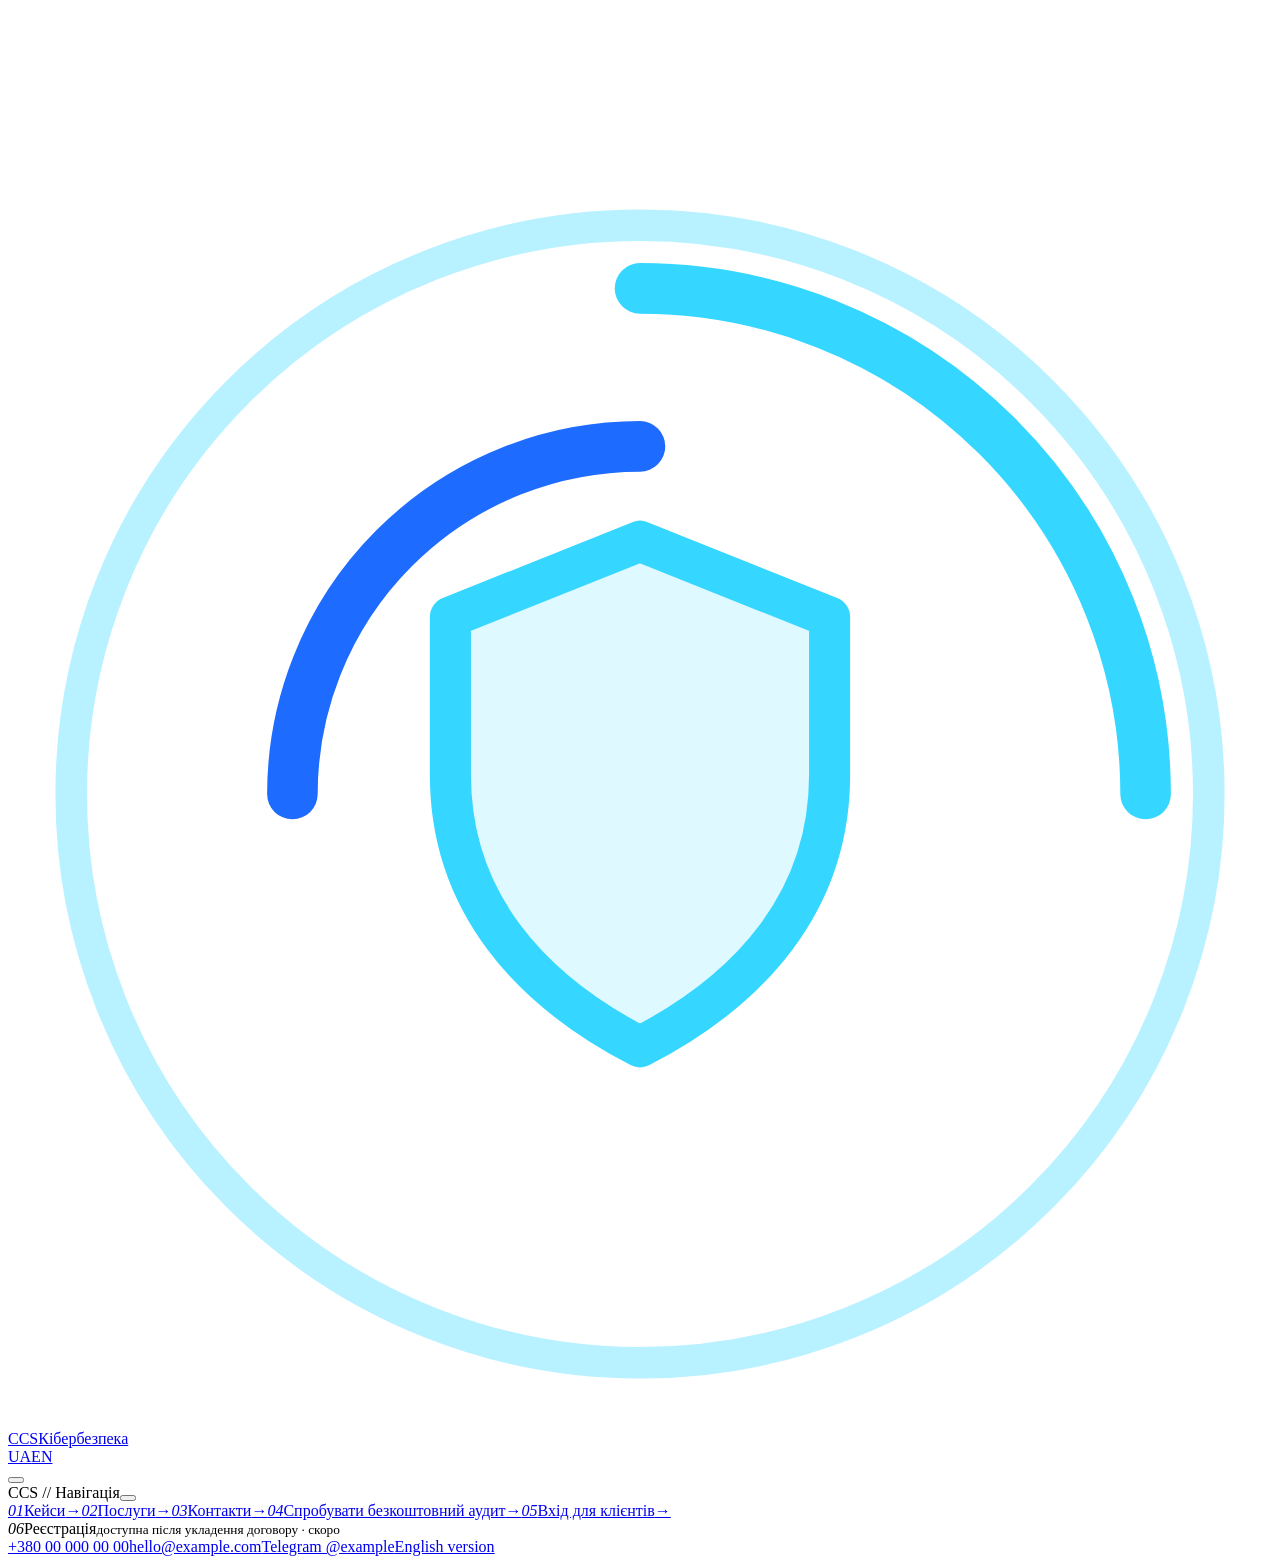
==== cabinet/index.html @ da799a5f "Site preview build Co-Authored-By: Claude <noreply@anthropic.com>" ====
<!DOCTYPE html><html lang="uk" data-mood="calm"><head><meta charset="utf-8"><meta name="viewport" content="width=device-width, initial-scale=1, viewport-fit=cover"><title>CCS — Кабінет клієнта</title><meta name="description" content="Обліковий запис видаємо після укладення договору."><meta name="theme-color" content="#03060d"><meta name="robots" content="noindex, nofollow"><meta property="og:title" content="CCS — Кабінет клієнта"><meta property="og:description" content="Обліковий запис видаємо після укладення договору."><meta property="og:type" content="website"><link rel="icon" type="image/svg+xml" href="/ccs-site-preview/favicon.svg"><script>(function(){const intro = false;

      const root = document.documentElement;
      root.classList.add('js');
      // страховка: если скрипт интро не запустился, страница всё равно откроется
      if (intro) setTimeout(() => root.classList.add('intro-done'), 7000);
      else root.classList.add('intro-done');
    })();</script><meta http-equiv="content-security-policy" content="default-src 'self';img-src 'self' data:;font-src 'self';connect-src 'self';object-src 'none';base-uri 'self';form-action 'self'; script-src 'self' 'sha256-xIb/Pa7FUshAu4ihwjchYcQpyCI8eS8kt40GpOAYCz8=' 'sha256-1BvDVWLr3QCC20uHhUDi27eDFVJpk1uMQJGIWKUks2I=' 'sha256-kmZE/W8I1iuTnl1b3yqzv9/DQZenPngd3NjSKMQl7y0=' 'sha256-Y8t0ntteBwH+PqGKUyjWW3CAk+BNJKSoQc0xZ68FjhM=' 'sha256-0O7iB6zr9x0r6X6eWYITC9V5q+yWCGAoFvcysBGbY9Q='; style-src 'self' ;"><link rel="stylesheet" href="/ccs-site-preview/_astro/content.CnmE0lXa.css"></head><body><div class="tone" aria-hidden="true"></div><canvas class="scene" id="scene" aria-hidden="true"></canvas><div class="veil" aria-hidden="true"></div><header class="top" id="top"><a class="brand" href="/ccs-site-preview/" aria-label="Call Center Security"><svg class="brand-mark" viewBox="0 0 40 40" fill="none" aria-hidden="true"><circle cx="20" cy="20" r="18" stroke="#35d6ff" stroke-opacity=".35"></circle><path class="spin" d="M20 4a16 16 0 0 1 16 16" stroke="#35d6ff" stroke-width="1.6" stroke-linecap="round"></path><path class="spin rev" d="M20 9a11 11 0 0 0-11 11" stroke="#1e6bff" stroke-width="1.6" stroke-linecap="round"></path><path d="M20 12l6 2.4v5c0 4-2.5 6.8-6 8.6-3.5-1.8-6-4.600-6-8.600v-5L20 12z" fill="#35d6ff" fill-opacity=".16" stroke="#35d6ff" stroke-width="1.3" stroke-linejoin="round"></path></svg><span><span class="brand-name">CCS</span><span class="brand-sub">Кібербезпека</span></span></a><nav class="lang" aria-label="Language"><a href="/ccs-site-preview/cabinet/" hreflang="uk" aria-current="true">UA</a><a href="/ccs-site-preview/en/cabinet/" hreflang="en" data-wipe>EN</a></nav><button class="burger" id="burger" type="button" aria-expanded="false" aria-controls="menu" aria-label="Меню"><i></i><i></i><i></i></button></header><div class="menu" id="menu" aria-hidden="true"><div class="menu-back" data-menu-close></div><aside class="menu-panel" role="dialog" aria-modal="true" aria-label="Навігація"><div class="menu-head"><span>CCS // Навігація</span><button class="menu-close" type="button" data-menu-close aria-label="Закрити"></button></div><nav class="menu-nav"><a href="/ccs-site-preview/#cases" data-menu-link><i>01</i><span>Кейси</span><span class="go" aria-hidden="true">→</span></a><a href="/ccs-site-preview/#services" data-menu-link><i>02</i><span>Послуги</span><span class="go" aria-hidden="true">→</span></a><a href="/ccs-site-preview/#contacts" data-menu-link><i>03</i><span>Контакти</span><span class="go" aria-hidden="true">→</span></a><a href="/ccs-site-preview/#audit" data-menu-link><i>04</i><span>Спробувати безкоштовний аудит</span><span class="go" aria-hidden="true">→</span></a><a href="/ccs-site-preview/cabinet/" data-menu-link><i>05</i><span>Вхід для клієнтів</span><span class="go" aria-hidden="true">→</span></a><div class="soon" aria-disabled="true"><i>06</i><span>Реєстрація</span><small>доступна після укладення договору · скоро</small></div></nav><div class="menu-foot"><a href="tel:+380000000000">+380 00 000 00 00</a><a href="mailto:hello@example.com">hello@example.com</a><a href="https://t.me/example" target="_blank" rel="noopener">Telegram @example</a><a href="/ccs-site-preview/en/cabinet/" hreflang="en" data-wipe>English version</a></div></aside></div><main class="cab" id="cab" data-demo="1" data-lang="uk" data-t="{&quot;title&quot;:&quot;Кабінет клієнта&quot;,&quot;loginTitle&quot;:&quot;Вхід для клієнтів&quot;,&quot;loginLead&quot;:&quot;Обліковий запис видаємо після укладення договору.&quot;,&quot;login&quot;:&quot;Логін&quot;,&quot;password&quot;:&quot;Пароль&quot;,&quot;submit&quot;:&quot;Увійти&quot;,&quot;demoBtn&quot;:&quot;Подивитися демо-кабінет&quot;,&quot;wrong&quot;:&quot;Невірний логін або пароль.&quot;,&quot;tooMany&quot;:&quot;Забагато спроб. Зачекайте кілька хвилин.&quot;,&quot;unavailable&quot;:&quot;Сервер кабінету недоступний. Спробуйте пізніше.&quot;,&quot;logout&quot;:&quot;Вийти&quot;,&quot;back&quot;:&quot;На сайт&quot;,&quot;demoBanner&quot;:&quot;Демо-кабінет: дані нижче — приклад, а не справжній клієнт.&quot;,&quot;statusOn&quot;:&quot;Договір діє&quot;,&quot;statusOff&quot;:&quot;Договір не активний&quot;,&quot;statusOnSub&quot;:&quot;Активні перевірки дозволено за адресами з договору.&quot;,&quot;statusOffSub&quot;:&quot;Перевірки не запускаються, доки договір не підписано.&quot;,&quot;contract&quot;:&quot;Договір&quot;,&quot;signed&quot;:&quot;Підписано&quot;,&quot;scope&quot;:&quot;Адреси під перевіркою&quot;,&quot;runs&quot;:&quot;Перевірки&quot;,&quot;noRuns&quot;:&quot;Перевірок ще не було.&quot;,&quot;colDate&quot;:&quot;Дата&quot;,&quot;colTarget&quot;:&quot;Адреса&quot;,&quot;colStatus&quot;:&quot;Стан&quot;,&quot;colFindings&quot;:&quot;Знахідки&quot;,&quot;noFindings&quot;:&quot;без знахідок&quot;,&quot;monitor&quot;:&quot;ШІ-моніторинг наживо&quot;,&quot;monitorNote&quot;:&quot;Демо-режим: панель показує, як виглядатиме моніторинг після запуску раннього доступу. Це не дані вашого сервера.&quot;,&quot;st&quot;:{&quot;queued&quot;:&quot;у черзі&quot;,&quot;running&quot;:&quot;триває&quot;,&quot;done&quot;:&quot;завершено&quot;,&quot;refused&quot;:&quot;відхилено&quot;,&quot;error&quot;:&quot;помилка&quot;}}" data-log="[&quot;сигнатури оновлено · нових правил: 14&quot;,&quot;перевірка заголовків безпеки · норма&quot;,&quot;спроба перебору пароля · заблоковано&quot;,&quot;сканування портів ззовні · відхилено&quot;,&quot;цілісність файлів сайту · без змін&quot;,&quot;сертифікат TLS · дійсний&quot;,&quot;підозрілий запит до форми · відфільтровано&quot;,&quot;резервна копія · створено&quot;]"><div class="wrap"><!-- вход --><form class="panel login" id="cab-login" novalidate hidden><span class="corners"></span><span class="kicker">CCS // Кабінет клієнта</span><h1 class="h2">Вхід для клієнтів</h1><p class="form-note">Обліковий запис видаємо після укладення договору.</p><div class="field"><label for="c-login">Логін</label><input id="c-login" name="login" autocomplete="username" required maxlength="64"></div><div class="field"><label for="c-pass">Пароль</label><input id="c-pass" name="password" type="password" autocomplete="current-password" required maxlength="256"></div><p class="form-error" id="cab-error" role="alert"></p><button class="btn btn-primary" type="submit">Увійти<span class="arrow" aria-hidden="true">→</span></button><button class="btn btn-ghost" type="button" id="cab-demo">Подивитися демо-кабінет</button></form><!-- кабинет --><section id="cab-dash" hidden><p class="demo-banner" id="cab-demo-banner" hidden>Демо-кабінет: дані нижче — приклад, а не справжній клієнт.</p><div class="cab-head"><div><span class="kicker">Кабінет клієнта</span><h1 class="h2" id="cab-business"></h1><p class="mono cab-domain" id="cab-domain"></p></div><div class="hero-cta cab-actions"><a class="btn btn-ghost btn-sm" href="/ccs-site-preview/">На сайт</a><button class="btn btn-ghost btn-sm" type="button" id="cab-logout">Вийти</button></div></div><div class="cab-grid"><div class="cab-col"><article class="panel cab-card" data-glow><h2>Договір</h2><div class="shield-state"><svg viewBox="0 0 96 96" fill="none" aria-hidden="true"><path id="cab-shield" d="M48 8l30 12v24c0 20-12.500 34-30 44-17.500-10-30-24-30-44V20L48 8z" stroke="#35d6ff" stroke-width="2.500" stroke-linejoin="round" fill="rgba(53,214,255,.08)"></path><path id="cab-check" d="M34 48l10 10 19-21" stroke="#6ef0c0" stroke-width="4" stroke-linecap="round" stroke-linejoin="round"></path></svg><div><b id="cab-status"></b><span class="cab-sub" id="cab-status-sub"></span><p class="mono cab-signed" id="cab-signed"></p></div></div></article><article class="panel cab-card" data-glow><h2>Адреси під перевіркою</h2><div class="hosts" id="cab-hosts"></div></article><article class="panel cab-card" data-glow><h2>Перевірки</h2><table class="runs"><thead><tr><th>Дата</th><th>Адреса</th><th>Стан</th><th>Знахідки</th></tr></thead><tbody id="cab-runs"></tbody></table></article></div><article class="panel cab-card dash" data-glow><h2>ШІ-моніторинг наживо<span class="demo-flag">демо</span></h2><div class="dash-status"><div class="radar"></div><div><b>ПІД ЗАХИСТОМ</b><span>ШІ-ядро на зв’язку · перевірка триває</span></div></div><div class="dash-tiles"><div class="dash-tile"><b id="cab-checks">1 440</b><span>перевірок за добу</span></div><div class="dash-tile"><b id="cab-blocked">37</b><span>заблоковано</span></div><div class="dash-tile"><b>0</b><span>відкритих знахідок</span></div></div><div class="dash-log tall" id="cab-log"></div><p class="form-note note-body">Демо-режим: панель показує, як виглядатиме моніторинг після запуску раннього доступу. Це не дані вашого сервера.</p></article></div></section></div></main><div class="wipe" aria-hidden="true"></div></body></html><script type="module" src="/ccs-site-preview/_astro/Cabinet.astro_astro_type_script_index_0_lang.xcudmW04.js"></script>
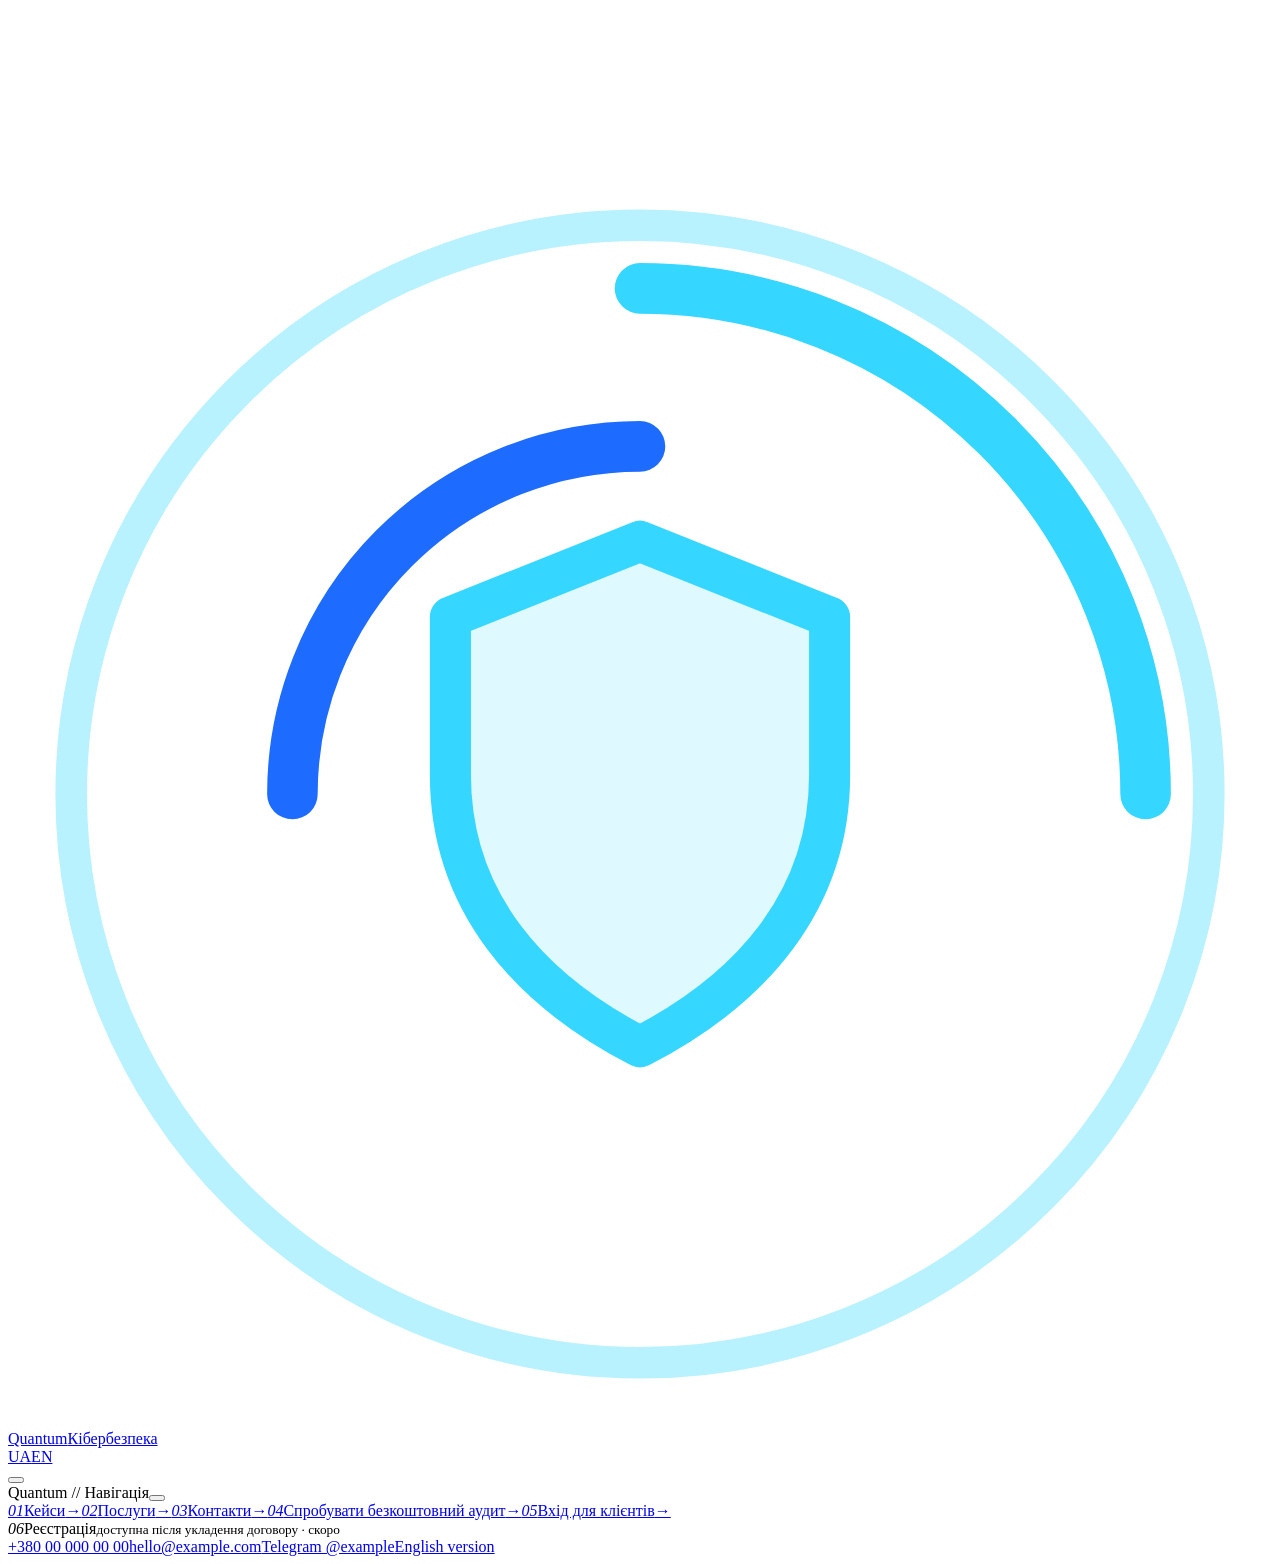
==== commit 8f6543be: "Update preview build: Quantum Security Co-Authored-By: Claude <noreply@anthropic.com>" ====
--- a/cabinet/index.html
+++ b/cabinet/index.html
@@ -1,8 +1,8 @@
-<!DOCTYPE html><html lang="uk" data-mood="calm"><head><meta charset="utf-8"><meta name="viewport" content="width=device-width, initial-scale=1, viewport-fit=cover"><title>CCS — Кабінет клієнта</title><meta name="description" content="Обліковий запис видаємо після укладення договору."><meta name="theme-color" content="#03060d"><meta name="robots" content="noindex, nofollow"><meta property="og:title" content="CCS — Кабінет клієнта"><meta property="og:description" content="Обліковий запис видаємо після укладення договору."><meta property="og:type" content="website"><link rel="icon" type="image/svg+xml" href="/ccs-site-preview/favicon.svg"><script>(function(){const intro = false;
+<!DOCTYPE html><html lang="uk" data-mood="calm"><head><meta charset="utf-8"><meta name="viewport" content="width=device-width, initial-scale=1, viewport-fit=cover"><title>Quantum Security — Кабінет клієнта</title><meta name="description" content="Обліковий запис видаємо після укладення договору."><meta name="theme-color" content="#03060d"><meta name="robots" content="noindex, nofollow"><meta property="og:title" content="Quantum Security — Кабінет клієнта"><meta property="og:description" content="Обліковий запис видаємо після укладення договору."><meta property="og:type" content="website"><link rel="icon" type="image/svg+xml" href="/ccs-site-preview/favicon.svg"><script>(function(){const intro = false;
 
       const root = document.documentElement;
       root.classList.add('js');
       // страховка: если скрипт интро не запустился, страница всё равно откроется
       if (intro) setTimeout(() => root.classList.add('intro-done'), 7000);
       else root.classList.add('intro-done');
-    })();</script><meta http-equiv="content-security-policy" content="default-src 'self';img-src 'self' data:;font-src 'self';connect-src 'self';object-src 'none';base-uri 'self';form-action 'self'; script-src 'self' 'sha256-xIb/Pa7FUshAu4ihwjchYcQpyCI8eS8kt40GpOAYCz8=' 'sha256-1BvDVWLr3QCC20uHhUDi27eDFVJpk1uMQJGIWKUks2I=' 'sha256-kmZE/W8I1iuTnl1b3yqzv9/DQZenPngd3NjSKMQl7y0=' 'sha256-Y8t0ntteBwH+PqGKUyjWW3CAk+BNJKSoQc0xZ68FjhM=' 'sha256-0O7iB6zr9x0r6X6eWYITC9V5q+yWCGAoFvcysBGbY9Q='; style-src 'self' ;"><link rel="stylesheet" href="/ccs-site-preview/_astro/content.CnmE0lXa.css"></head><body><div class="tone" aria-hidden="true"></div><canvas class="scene" id="scene" aria-hidden="true"></canvas><div class="veil" aria-hidden="true"></div><header class="top" id="top"><a class="brand" href="/ccs-site-preview/" aria-label="Call Center Security"><svg class="brand-mark" viewBox="0 0 40 40" fill="none" aria-hidden="true"><circle cx="20" cy="20" r="18" stroke="#35d6ff" stroke-opacity=".35"></circle><path class="spin" d="M20 4a16 16 0 0 1 16 16" stroke="#35d6ff" stroke-width="1.6" stroke-linecap="round"></path><path class="spin rev" d="M20 9a11 11 0 0 0-11 11" stroke="#1e6bff" stroke-width="1.6" stroke-linecap="round"></path><path d="M20 12l6 2.4v5c0 4-2.5 6.8-6 8.6-3.5-1.8-6-4.600-6-8.600v-5L20 12z" fill="#35d6ff" fill-opacity=".16" stroke="#35d6ff" stroke-width="1.3" stroke-linejoin="round"></path></svg><span><span class="brand-name">CCS</span><span class="brand-sub">Кібербезпека</span></span></a><nav class="lang" aria-label="Language"><a href="/ccs-site-preview/cabinet/" hreflang="uk" aria-current="true">UA</a><a href="/ccs-site-preview/en/cabinet/" hreflang="en" data-wipe>EN</a></nav><button class="burger" id="burger" type="button" aria-expanded="false" aria-controls="menu" aria-label="Меню"><i></i><i></i><i></i></button></header><div class="menu" id="menu" aria-hidden="true"><div class="menu-back" data-menu-close></div><aside class="menu-panel" role="dialog" aria-modal="true" aria-label="Навігація"><div class="menu-head"><span>CCS // Навігація</span><button class="menu-close" type="button" data-menu-close aria-label="Закрити"></button></div><nav class="menu-nav"><a href="/ccs-site-preview/#cases" data-menu-link><i>01</i><span>Кейси</span><span class="go" aria-hidden="true">→</span></a><a href="/ccs-site-preview/#services" data-menu-link><i>02</i><span>Послуги</span><span class="go" aria-hidden="true">→</span></a><a href="/ccs-site-preview/#contacts" data-menu-link><i>03</i><span>Контакти</span><span class="go" aria-hidden="true">→</span></a><a href="/ccs-site-preview/#audit" data-menu-link><i>04</i><span>Спробувати безкоштовний аудит</span><span class="go" aria-hidden="true">→</span></a><a href="/ccs-site-preview/cabinet/" data-menu-link><i>05</i><span>Вхід для клієнтів</span><span class="go" aria-hidden="true">→</span></a><div class="soon" aria-disabled="true"><i>06</i><span>Реєстрація</span><small>доступна після укладення договору · скоро</small></div></nav><div class="menu-foot"><a href="tel:+380000000000">+380 00 000 00 00</a><a href="mailto:hello@example.com">hello@example.com</a><a href="https://t.me/example" target="_blank" rel="noopener">Telegram @example</a><a href="/ccs-site-preview/en/cabinet/" hreflang="en" data-wipe>English version</a></div></aside></div><main class="cab" id="cab" data-demo="1" data-lang="uk" data-t="{&quot;title&quot;:&quot;Кабінет клієнта&quot;,&quot;loginTitle&quot;:&quot;Вхід для клієнтів&quot;,&quot;loginLead&quot;:&quot;Обліковий запис видаємо після укладення договору.&quot;,&quot;login&quot;:&quot;Логін&quot;,&quot;password&quot;:&quot;Пароль&quot;,&quot;submit&quot;:&quot;Увійти&quot;,&quot;demoBtn&quot;:&quot;Подивитися демо-кабінет&quot;,&quot;wrong&quot;:&quot;Невірний логін або пароль.&quot;,&quot;tooMany&quot;:&quot;Забагато спроб. Зачекайте кілька хвилин.&quot;,&quot;unavailable&quot;:&quot;Сервер кабінету недоступний. Спробуйте пізніше.&quot;,&quot;logout&quot;:&quot;Вийти&quot;,&quot;back&quot;:&quot;На сайт&quot;,&quot;demoBanner&quot;:&quot;Демо-кабінет: дані нижче — приклад, а не справжній клієнт.&quot;,&quot;statusOn&quot;:&quot;Договір діє&quot;,&quot;statusOff&quot;:&quot;Договір не активний&quot;,&quot;statusOnSub&quot;:&quot;Активні перевірки дозволено за адресами з договору.&quot;,&quot;statusOffSub&quot;:&quot;Перевірки не запускаються, доки договір не підписано.&quot;,&quot;contract&quot;:&quot;Договір&quot;,&quot;signed&quot;:&quot;Підписано&quot;,&quot;scope&quot;:&quot;Адреси під перевіркою&quot;,&quot;runs&quot;:&quot;Перевірки&quot;,&quot;noRuns&quot;:&quot;Перевірок ще не було.&quot;,&quot;colDate&quot;:&quot;Дата&quot;,&quot;colTarget&quot;:&quot;Адреса&quot;,&quot;colStatus&quot;:&quot;Стан&quot;,&quot;colFindings&quot;:&quot;Знахідки&quot;,&quot;noFindings&quot;:&quot;без знахідок&quot;,&quot;monitor&quot;:&quot;ШІ-моніторинг наживо&quot;,&quot;monitorNote&quot;:&quot;Демо-режим: панель показує, як виглядатиме моніторинг після запуску раннього доступу. Це не дані вашого сервера.&quot;,&quot;st&quot;:{&quot;queued&quot;:&quot;у черзі&quot;,&quot;running&quot;:&quot;триває&quot;,&quot;done&quot;:&quot;завершено&quot;,&quot;refused&quot;:&quot;відхилено&quot;,&quot;error&quot;:&quot;помилка&quot;}}" data-log="[&quot;сигнатури оновлено · нових правил: 14&quot;,&quot;перевірка заголовків безпеки · норма&quot;,&quot;спроба перебору пароля · заблоковано&quot;,&quot;сканування портів ззовні · відхилено&quot;,&quot;цілісність файлів сайту · без змін&quot;,&quot;сертифікат TLS · дійсний&quot;,&quot;підозрілий запит до форми · відфільтровано&quot;,&quot;резервна копія · створено&quot;]"><div class="wrap"><!-- вход --><form class="panel login" id="cab-login" novalidate hidden><span class="corners"></span><span class="kicker">CCS // Кабінет клієнта</span><h1 class="h2">Вхід для клієнтів</h1><p class="form-note">Обліковий запис видаємо після укладення договору.</p><div class="field"><label for="c-login">Логін</label><input id="c-login" name="login" autocomplete="username" required maxlength="64"></div><div class="field"><label for="c-pass">Пароль</label><input id="c-pass" name="password" type="password" autocomplete="current-password" required maxlength="256"></div><p class="form-error" id="cab-error" role="alert"></p><button class="btn btn-primary" type="submit">Увійти<span class="arrow" aria-hidden="true">→</span></button><button class="btn btn-ghost" type="button" id="cab-demo">Подивитися демо-кабінет</button></form><!-- кабинет --><section id="cab-dash" hidden><p class="demo-banner" id="cab-demo-banner" hidden>Демо-кабінет: дані нижче — приклад, а не справжній клієнт.</p><div class="cab-head"><div><span class="kicker">Кабінет клієнта</span><h1 class="h2" id="cab-business"></h1><p class="mono cab-domain" id="cab-domain"></p></div><div class="hero-cta cab-actions"><a class="btn btn-ghost btn-sm" href="/ccs-site-preview/">На сайт</a><button class="btn btn-ghost btn-sm" type="button" id="cab-logout">Вийти</button></div></div><div class="cab-grid"><div class="cab-col"><article class="panel cab-card" data-glow><h2>Договір</h2><div class="shield-state"><svg viewBox="0 0 96 96" fill="none" aria-hidden="true"><path id="cab-shield" d="M48 8l30 12v24c0 20-12.500 34-30 44-17.500-10-30-24-30-44V20L48 8z" stroke="#35d6ff" stroke-width="2.500" stroke-linejoin="round" fill="rgba(53,214,255,.08)"></path><path id="cab-check" d="M34 48l10 10 19-21" stroke="#6ef0c0" stroke-width="4" stroke-linecap="round" stroke-linejoin="round"></path></svg><div><b id="cab-status"></b><span class="cab-sub" id="cab-status-sub"></span><p class="mono cab-signed" id="cab-signed"></p></div></div></article><article class="panel cab-card" data-glow><h2>Адреси під перевіркою</h2><div class="hosts" id="cab-hosts"></div></article><article class="panel cab-card" data-glow><h2>Перевірки</h2><table class="runs"><thead><tr><th>Дата</th><th>Адреса</th><th>Стан</th><th>Знахідки</th></tr></thead><tbody id="cab-runs"></tbody></table></article></div><article class="panel cab-card dash" data-glow><h2>ШІ-моніторинг наживо<span class="demo-flag">демо</span></h2><div class="dash-status"><div class="radar"></div><div><b>ПІД ЗАХИСТОМ</b><span>ШІ-ядро на зв’язку · перевірка триває</span></div></div><div class="dash-tiles"><div class="dash-tile"><b id="cab-checks">1 440</b><span>перевірок за добу</span></div><div class="dash-tile"><b id="cab-blocked">37</b><span>заблоковано</span></div><div class="dash-tile"><b>0</b><span>відкритих знахідок</span></div></div><div class="dash-log tall" id="cab-log"></div><p class="form-note note-body">Демо-режим: панель показує, як виглядатиме моніторинг після запуску раннього доступу. Це не дані вашого сервера.</p></article></div></section></div></main><div class="wipe" aria-hidden="true"></div></body></html><script type="module" src="/ccs-site-preview/_astro/Cabinet.astro_astro_type_script_index_0_lang.xcudmW04.js"></script>+    })();</script><meta http-equiv="content-security-policy" content="default-src 'self';img-src 'self' data:;font-src 'self';connect-src 'self';object-src 'none';base-uri 'self';form-action 'self'; script-src 'self' 'sha256-xIb/Pa7FUshAu4ihwjchYcQpyCI8eS8kt40GpOAYCz8=' 'sha256-1BvDVWLr3QCC20uHhUDi27eDFVJpk1uMQJGIWKUks2I=' 'sha256-kmZE/W8I1iuTnl1b3yqzv9/DQZenPngd3NjSKMQl7y0=' 'sha256-Y8t0ntteBwH+PqGKUyjWW3CAk+BNJKSoQc0xZ68FjhM=' 'sha256-0O7iB6zr9x0r6X6eWYITC9V5q+yWCGAoFvcysBGbY9Q='; style-src 'self' ;"><link rel="stylesheet" href="/ccs-site-preview/_astro/content.CnmE0lXa.css"></head><body><div class="tone" aria-hidden="true"></div><canvas class="scene" id="scene" aria-hidden="true"></canvas><div class="veil" aria-hidden="true"></div><header class="top" id="top"><a class="brand" href="/ccs-site-preview/" aria-label="Quantum Security"><svg class="brand-mark" viewBox="0 0 40 40" fill="none" aria-hidden="true"><circle cx="20" cy="20" r="18" stroke="#35d6ff" stroke-opacity=".35"></circle><path class="spin" d="M20 4a16 16 0 0 1 16 16" stroke="#35d6ff" stroke-width="1.6" stroke-linecap="round"></path><path class="spin rev" d="M20 9a11 11 0 0 0-11 11" stroke="#1e6bff" stroke-width="1.6" stroke-linecap="round"></path><path d="M20 12l6 2.4v5c0 4-2.5 6.8-6 8.6-3.5-1.8-6-4.600-6-8.600v-5L20 12z" fill="#35d6ff" fill-opacity=".16" stroke="#35d6ff" stroke-width="1.3" stroke-linejoin="round"></path></svg><span><span class="brand-name">Quantum</span><span class="brand-sub">Кібербезпека</span></span></a><nav class="lang" aria-label="Language"><a href="/ccs-site-preview/cabinet/" hreflang="uk" aria-current="true">UA</a><a href="/ccs-site-preview/en/cabinet/" hreflang="en" data-wipe>EN</a></nav><button class="burger" id="burger" type="button" aria-expanded="false" aria-controls="menu" aria-label="Меню"><i></i><i></i><i></i></button></header><div class="menu" id="menu" aria-hidden="true"><div class="menu-back" data-menu-close></div><aside class="menu-panel" role="dialog" aria-modal="true" aria-label="Навігація"><div class="menu-head"><span>Quantum // Навігація</span><button class="menu-close" type="button" data-menu-close aria-label="Закрити"></button></div><nav class="menu-nav"><a href="/ccs-site-preview/#cases" data-menu-link><i>01</i><span>Кейси</span><span class="go" aria-hidden="true">→</span></a><a href="/ccs-site-preview/#services" data-menu-link><i>02</i><span>Послуги</span><span class="go" aria-hidden="true">→</span></a><a href="/ccs-site-preview/#contacts" data-menu-link><i>03</i><span>Контакти</span><span class="go" aria-hidden="true">→</span></a><a href="/ccs-site-preview/#audit" data-menu-link><i>04</i><span>Спробувати безкоштовний аудит</span><span class="go" aria-hidden="true">→</span></a><a href="/ccs-site-preview/cabinet/" data-menu-link><i>05</i><span>Вхід для клієнтів</span><span class="go" aria-hidden="true">→</span></a><div class="soon" aria-disabled="true"><i>06</i><span>Реєстрація</span><small>доступна після укладення договору · скоро</small></div></nav><div class="menu-foot"><a href="tel:+380000000000">+380 00 000 00 00</a><a href="mailto:hello@example.com">hello@example.com</a><a href="https://t.me/example" target="_blank" rel="noopener">Telegram @example</a><a href="/ccs-site-preview/en/cabinet/" hreflang="en" data-wipe>English version</a></div></aside></div><main class="cab" id="cab" data-demo="1" data-lang="uk" data-t="{&quot;title&quot;:&quot;Кабінет клієнта&quot;,&quot;loginTitle&quot;:&quot;Вхід для клієнтів&quot;,&quot;loginLead&quot;:&quot;Обліковий запис видаємо після укладення договору.&quot;,&quot;login&quot;:&quot;Логін&quot;,&quot;password&quot;:&quot;Пароль&quot;,&quot;submit&quot;:&quot;Увійти&quot;,&quot;demoBtn&quot;:&quot;Подивитися демо-кабінет&quot;,&quot;wrong&quot;:&quot;Невірний логін або пароль.&quot;,&quot;tooMany&quot;:&quot;Забагато спроб. Зачекайте кілька хвилин.&quot;,&quot;unavailable&quot;:&quot;Сервер кабінету недоступний. Спробуйте пізніше.&quot;,&quot;logout&quot;:&quot;Вийти&quot;,&quot;back&quot;:&quot;На сайт&quot;,&quot;demoBanner&quot;:&quot;Демо-кабінет: дані нижче — приклад, а не справжній клієнт.&quot;,&quot;statusOn&quot;:&quot;Договір діє&quot;,&quot;statusOff&quot;:&quot;Договір не активний&quot;,&quot;statusOnSub&quot;:&quot;Активні перевірки дозволено за адресами з договору.&quot;,&quot;statusOffSub&quot;:&quot;Перевірки не запускаються, доки договір не підписано.&quot;,&quot;contract&quot;:&quot;Договір&quot;,&quot;signed&quot;:&quot;Підписано&quot;,&quot;scope&quot;:&quot;Адреси під перевіркою&quot;,&quot;runs&quot;:&quot;Перевірки&quot;,&quot;noRuns&quot;:&quot;Перевірок ще не було.&quot;,&quot;colDate&quot;:&quot;Дата&quot;,&quot;colTarget&quot;:&quot;Адреса&quot;,&quot;colStatus&quot;:&quot;Стан&quot;,&quot;colFindings&quot;:&quot;Знахідки&quot;,&quot;noFindings&quot;:&quot;без знахідок&quot;,&quot;monitor&quot;:&quot;ШІ-моніторинг наживо&quot;,&quot;monitorNote&quot;:&quot;Демо-режим: панель показує, як виглядатиме моніторинг після запуску раннього доступу. Це не дані вашого сервера.&quot;,&quot;st&quot;:{&quot;queued&quot;:&quot;у черзі&quot;,&quot;running&quot;:&quot;триває&quot;,&quot;done&quot;:&quot;завершено&quot;,&quot;refused&quot;:&quot;відхилено&quot;,&quot;error&quot;:&quot;помилка&quot;}}" data-log="[&quot;сигнатури оновлено · нових правил: 14&quot;,&quot;перевірка заголовків безпеки · норма&quot;,&quot;спроба перебору пароля · заблоковано&quot;,&quot;сканування портів ззовні · відхилено&quot;,&quot;цілісність файлів сайту · без змін&quot;,&quot;сертифікат TLS · дійсний&quot;,&quot;підозрілий запит до форми · відфільтровано&quot;,&quot;резервна копія · створено&quot;]"><div class="wrap"><!-- вход --><form class="panel login" id="cab-login" novalidate hidden><span class="corners"></span><span class="kicker">Quantum // Кабінет клієнта</span><h1 class="h2">Вхід для клієнтів</h1><p class="form-note">Обліковий запис видаємо після укладення договору.</p><div class="field"><label for="c-login">Логін</label><input id="c-login" name="login" autocomplete="username" required maxlength="64"></div><div class="field"><label for="c-pass">Пароль</label><input id="c-pass" name="password" type="password" autocomplete="current-password" required maxlength="256"></div><p class="form-error" id="cab-error" role="alert"></p><button class="btn btn-primary" type="submit">Увійти<span class="arrow" aria-hidden="true">→</span></button><button class="btn btn-ghost" type="button" id="cab-demo">Подивитися демо-кабінет</button></form><!-- кабинет --><section id="cab-dash" hidden><p class="demo-banner" id="cab-demo-banner" hidden>Демо-кабінет: дані нижче — приклад, а не справжній клієнт.</p><div class="cab-head"><div><span class="kicker">Кабінет клієнта</span><h1 class="h2" id="cab-business"></h1><p class="mono cab-domain" id="cab-domain"></p></div><div class="hero-cta cab-actions"><a class="btn btn-ghost btn-sm" href="/ccs-site-preview/">На сайт</a><button class="btn btn-ghost btn-sm" type="button" id="cab-logout">Вийти</button></div></div><div class="cab-grid"><div class="cab-col"><article class="panel cab-card" data-glow><h2>Договір</h2><div class="shield-state"><svg viewBox="0 0 96 96" fill="none" aria-hidden="true"><path id="cab-shield" d="M48 8l30 12v24c0 20-12.500 34-30 44-17.500-10-30-24-30-44V20L48 8z" stroke="#35d6ff" stroke-width="2.500" stroke-linejoin="round" fill="rgba(53,214,255,.08)"></path><path id="cab-check" d="M34 48l10 10 19-21" stroke="#6ef0c0" stroke-width="4" stroke-linecap="round" stroke-linejoin="round"></path></svg><div><b id="cab-status"></b><span class="cab-sub" id="cab-status-sub"></span><p class="mono cab-signed" id="cab-signed"></p></div></div></article><article class="panel cab-card" data-glow><h2>Адреси під перевіркою</h2><div class="hosts" id="cab-hosts"></div></article><article class="panel cab-card" data-glow><h2>Перевірки</h2><table class="runs"><thead><tr><th>Дата</th><th>Адреса</th><th>Стан</th><th>Знахідки</th></tr></thead><tbody id="cab-runs"></tbody></table></article></div><article class="panel cab-card dash" data-glow><h2>ШІ-моніторинг наживо<span class="demo-flag">демо</span></h2><div class="dash-status"><div class="radar"></div><div><b>ПІД ЗАХИСТОМ</b><span>ШІ-ядро на зв’язку · перевірка триває</span></div></div><div class="dash-tiles"><div class="dash-tile"><b id="cab-checks">1 440</b><span>перевірок за добу</span></div><div class="dash-tile"><b id="cab-blocked">37</b><span>заблоковано</span></div><div class="dash-tile"><b>0</b><span>відкритих знахідок</span></div></div><div class="dash-log tall" id="cab-log"></div><p class="form-note note-body">Демо-режим: панель показує, як виглядатиме моніторинг після запуску раннього доступу. Це не дані вашого сервера.</p></article></div></section></div></main><div class="wipe" aria-hidden="true"></div></body></html><script type="module" src="/ccs-site-preview/_astro/Cabinet.astro_astro_type_script_index_0_lang.xcudmW04.js"></script>
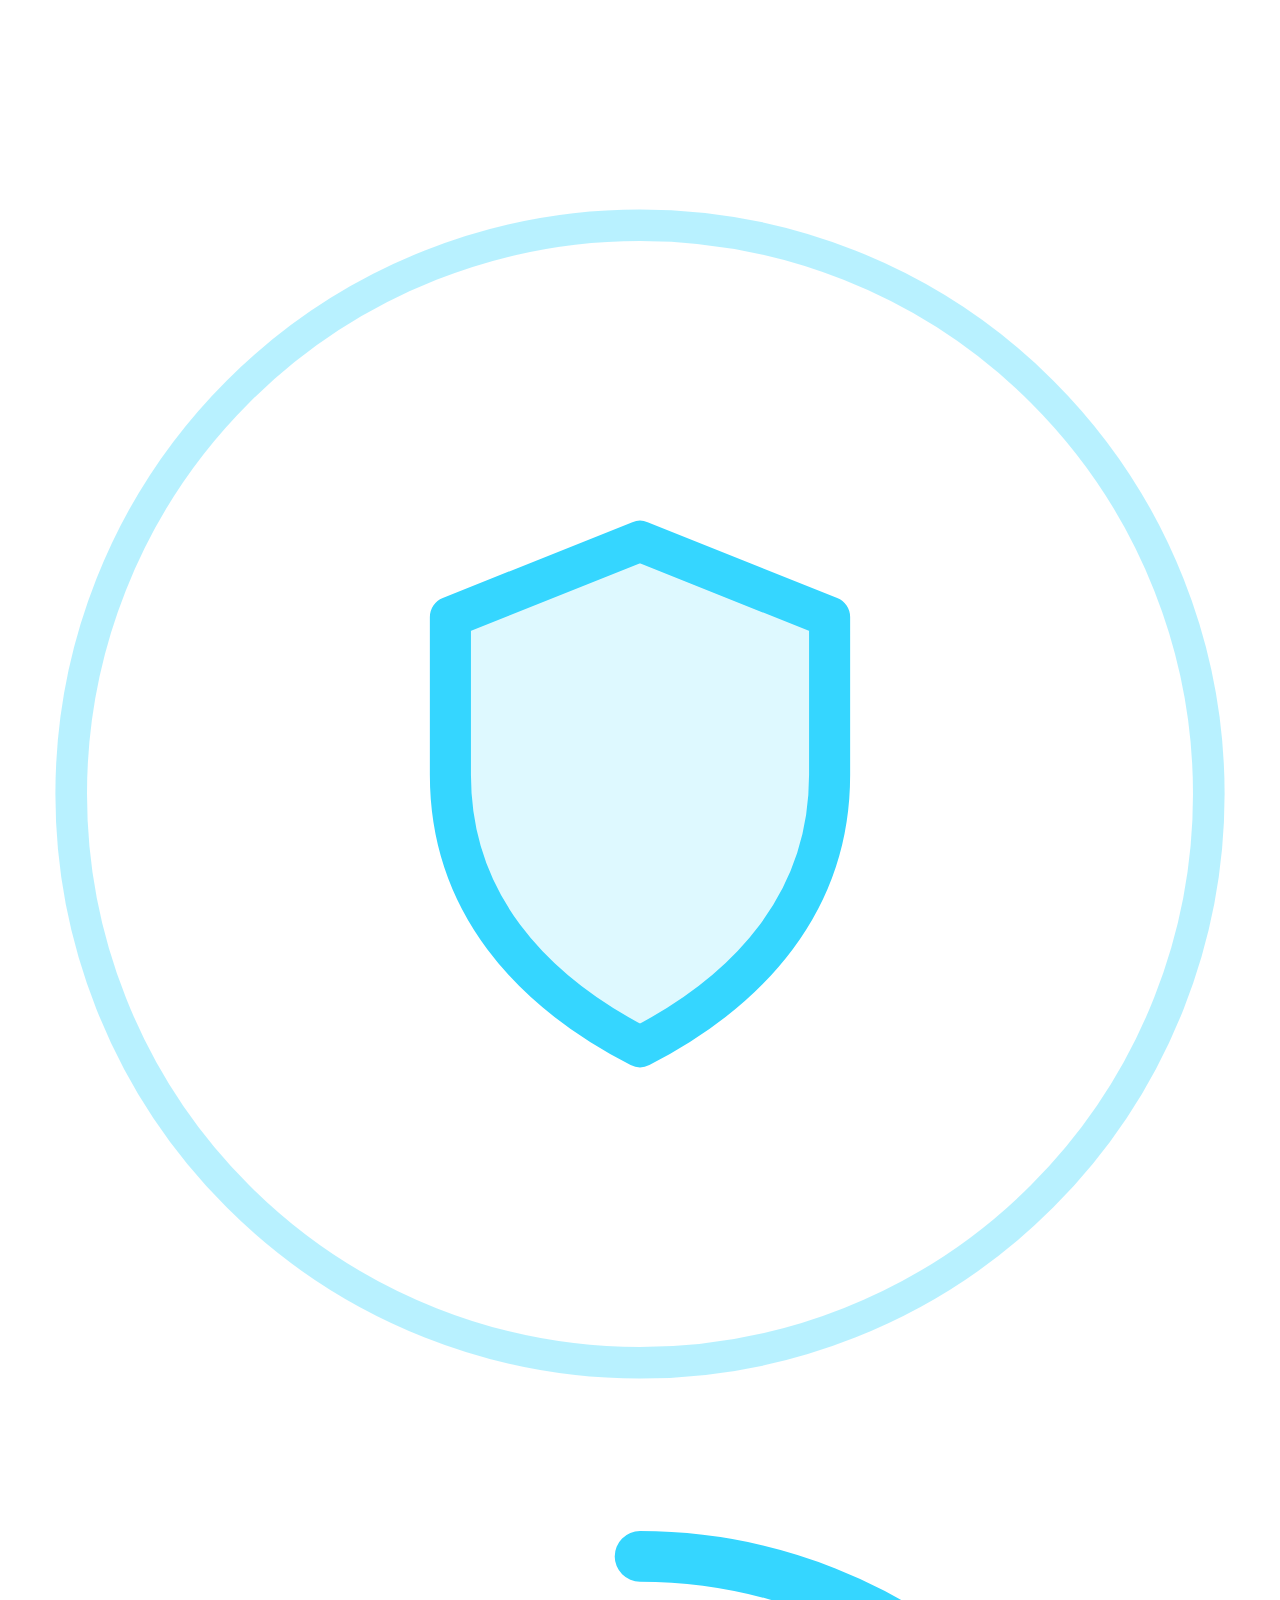
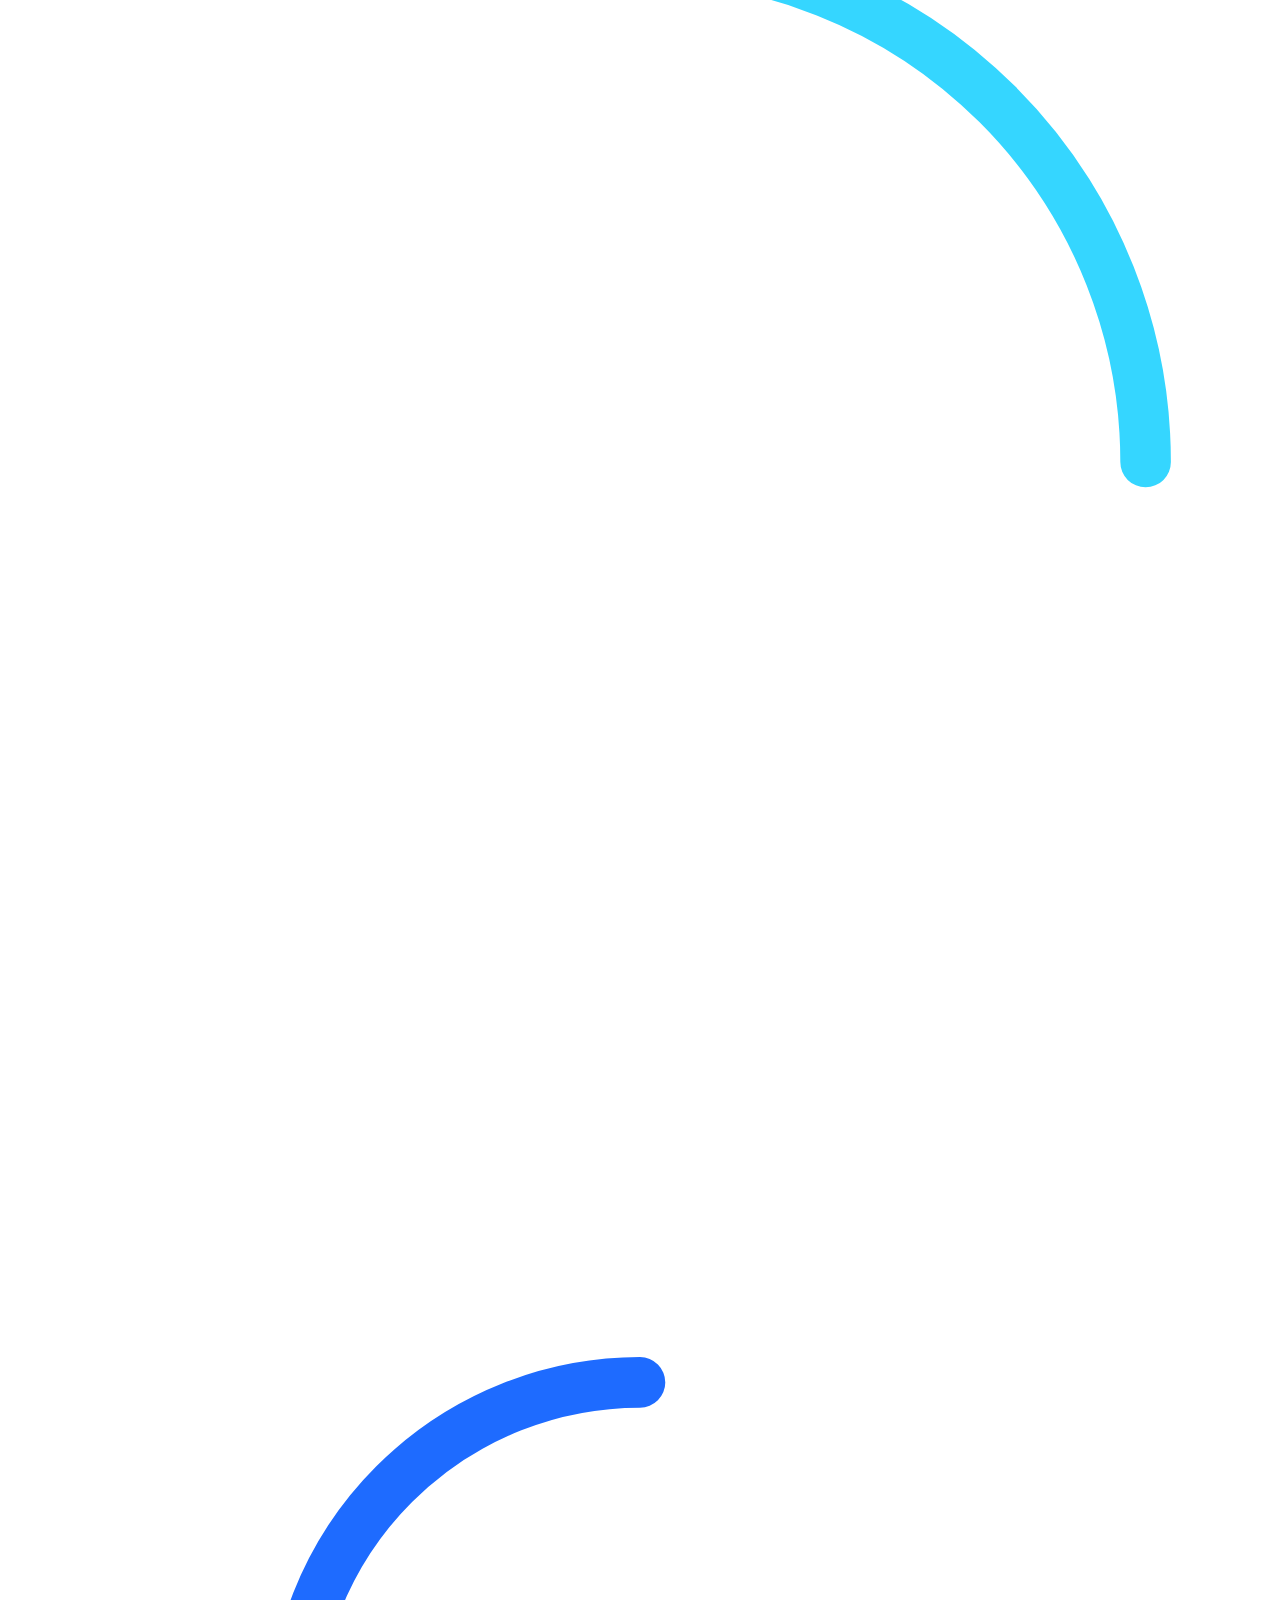
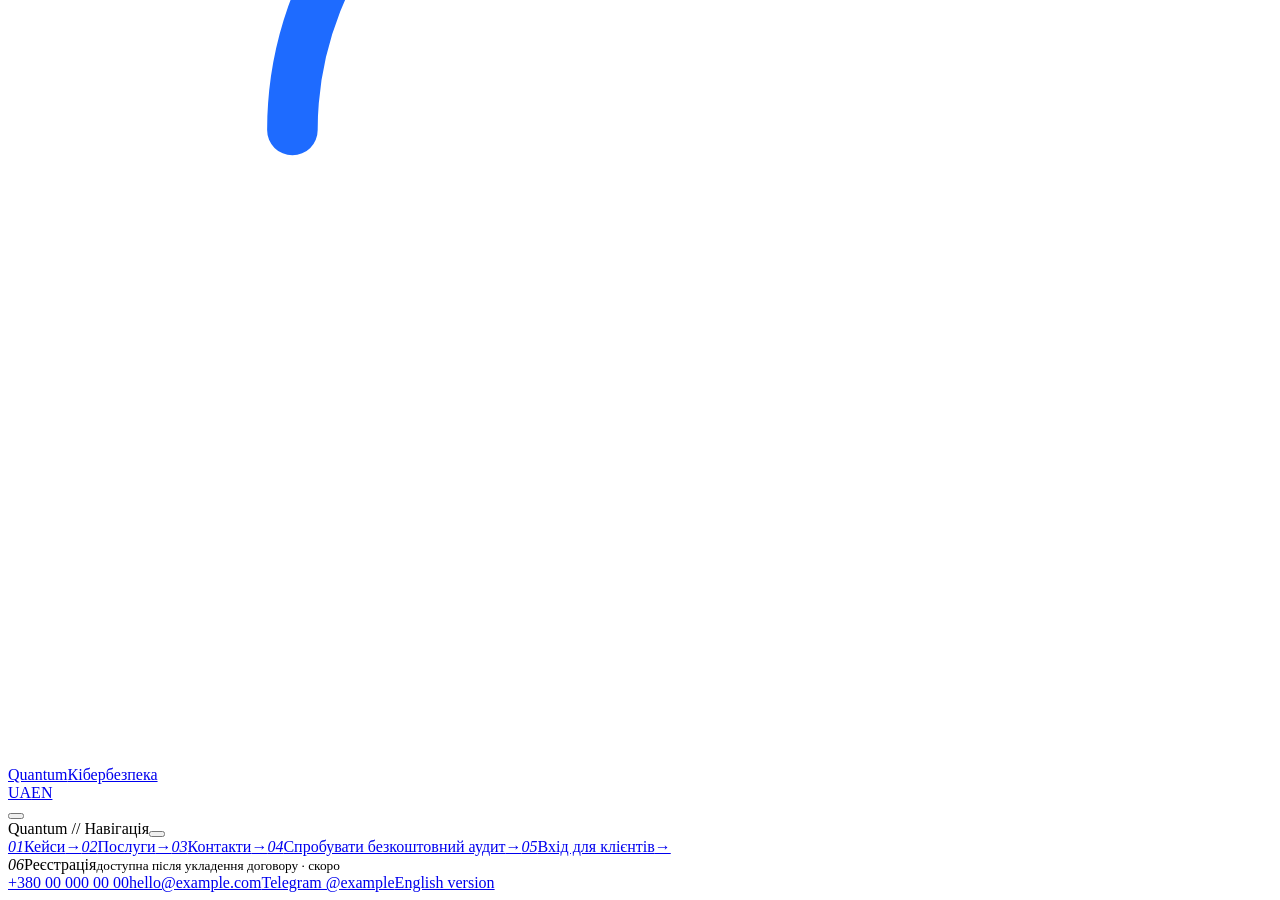
==== commit 18ceff69: "Update preview build: smoother motion Co-Authored-By: Claude <noreply@anthropic.com>" ====
--- a/cabinet/index.html
+++ b/cabinet/index.html
@@ -1,8 +1,10 @@
-<!DOCTYPE html><html lang="uk" data-mood="calm"><head><meta charset="utf-8"><meta name="viewport" content="width=device-width, initial-scale=1, viewport-fit=cover"><title>Quantum Security — Кабінет клієнта</title><meta name="description" content="Обліковий запис видаємо після укладення договору."><meta name="theme-color" content="#03060d"><meta name="robots" content="noindex, nofollow"><meta property="og:title" content="Quantum Security — Кабінет клієнта"><meta property="og:description" content="Обліковий запис видаємо після укладення договору."><meta property="og:type" content="website"><link rel="icon" type="image/svg+xml" href="/ccs-site-preview/favicon.svg"><script>(function(){const intro = false;
+<!DOCTYPE html><html lang="uk" data-mood="calm"><head><meta charset="utf-8"><meta name="viewport" content="width=device-width, initial-scale=1, viewport-fit=cover"><title>Quantum Security — Кабінет клієнта</title><meta name="description" content="Обліковий запис видаємо після укладення договору."><meta name="theme-color" content="#03060d"><meta name="robots" content="noindex, nofollow"><meta property="og:title" content="Quantum Security — Кабінет клієнта"><meta property="og:description" content="Обліковий запис видаємо після укладення договору."><meta property="og:type" content="website"><link rel="preload" as="font" type="font/woff2" href="/ccs-site-preview/_astro/unbounded-cyrillic-wght-normal.C627f1f8.woff2" crossorigin><link rel="preload" as="font" type="font/woff2" href="/ccs-site-preview/_astro/manrope-cyrillic-wght-normal.Dvxsihut.woff2" crossorigin><link rel="icon" type="image/svg+xml" href="/ccs-site-preview/favicon.svg"><script>(function(){const intro = false;
 
       const root = document.documentElement;
       root.classList.add('js');
       // страховка: если скрипт интро не запустился, страница всё равно откроется
-      if (intro) setTimeout(() => root.classList.add('intro-done'), 7000);
+      let seen = false;
+      try { seen = sessionStorage.getItem('intro') === '1'; } catch {}
+      if (intro && !seen) setTimeout(() => root.classList.add('intro-done'), 7000);
       else root.classList.add('intro-done');
-    })();</script><meta http-equiv="content-security-policy" content="default-src 'self';img-src 'self' data:;font-src 'self';connect-src 'self';object-src 'none';base-uri 'self';form-action 'self'; script-src 'self' 'sha256-xIb/Pa7FUshAu4ihwjchYcQpyCI8eS8kt40GpOAYCz8=' 'sha256-1BvDVWLr3QCC20uHhUDi27eDFVJpk1uMQJGIWKUks2I=' 'sha256-kmZE/W8I1iuTnl1b3yqzv9/DQZenPngd3NjSKMQl7y0=' 'sha256-Y8t0ntteBwH+PqGKUyjWW3CAk+BNJKSoQc0xZ68FjhM=' 'sha256-0O7iB6zr9x0r6X6eWYITC9V5q+yWCGAoFvcysBGbY9Q='; style-src 'self' ;"><link rel="stylesheet" href="/ccs-site-preview/_astro/content.CnmE0lXa.css"></head><body><div class="tone" aria-hidden="true"></div><canvas class="scene" id="scene" aria-hidden="true"></canvas><div class="veil" aria-hidden="true"></div><header class="top" id="top"><a class="brand" href="/ccs-site-preview/" aria-label="Quantum Security"><svg class="brand-mark" viewBox="0 0 40 40" fill="none" aria-hidden="true"><circle cx="20" cy="20" r="18" stroke="#35d6ff" stroke-opacity=".35"></circle><path class="spin" d="M20 4a16 16 0 0 1 16 16" stroke="#35d6ff" stroke-width="1.6" stroke-linecap="round"></path><path class="spin rev" d="M20 9a11 11 0 0 0-11 11" stroke="#1e6bff" stroke-width="1.6" stroke-linecap="round"></path><path d="M20 12l6 2.4v5c0 4-2.5 6.8-6 8.6-3.5-1.8-6-4.600-6-8.600v-5L20 12z" fill="#35d6ff" fill-opacity=".16" stroke="#35d6ff" stroke-width="1.3" stroke-linejoin="round"></path></svg><span><span class="brand-name">Quantum</span><span class="brand-sub">Кібербезпека</span></span></a><nav class="lang" aria-label="Language"><a href="/ccs-site-preview/cabinet/" hreflang="uk" aria-current="true">UA</a><a href="/ccs-site-preview/en/cabinet/" hreflang="en" data-wipe>EN</a></nav><button class="burger" id="burger" type="button" aria-expanded="false" aria-controls="menu" aria-label="Меню"><i></i><i></i><i></i></button></header><div class="menu" id="menu" aria-hidden="true"><div class="menu-back" data-menu-close></div><aside class="menu-panel" role="dialog" aria-modal="true" aria-label="Навігація"><div class="menu-head"><span>Quantum // Навігація</span><button class="menu-close" type="button" data-menu-close aria-label="Закрити"></button></div><nav class="menu-nav"><a href="/ccs-site-preview/#cases" data-menu-link><i>01</i><span>Кейси</span><span class="go" aria-hidden="true">→</span></a><a href="/ccs-site-preview/#services" data-menu-link><i>02</i><span>Послуги</span><span class="go" aria-hidden="true">→</span></a><a href="/ccs-site-preview/#contacts" data-menu-link><i>03</i><span>Контакти</span><span class="go" aria-hidden="true">→</span></a><a href="/ccs-site-preview/#audit" data-menu-link><i>04</i><span>Спробувати безкоштовний аудит</span><span class="go" aria-hidden="true">→</span></a><a href="/ccs-site-preview/cabinet/" data-menu-link><i>05</i><span>Вхід для клієнтів</span><span class="go" aria-hidden="true">→</span></a><div class="soon" aria-disabled="true"><i>06</i><span>Реєстрація</span><small>доступна після укладення договору · скоро</small></div></nav><div class="menu-foot"><a href="tel:+380000000000">+380 00 000 00 00</a><a href="mailto:hello@example.com">hello@example.com</a><a href="https://t.me/example" target="_blank" rel="noopener">Telegram @example</a><a href="/ccs-site-preview/en/cabinet/" hreflang="en" data-wipe>English version</a></div></aside></div><main class="cab" id="cab" data-demo="1" data-lang="uk" data-t="{&quot;title&quot;:&quot;Кабінет клієнта&quot;,&quot;loginTitle&quot;:&quot;Вхід для клієнтів&quot;,&quot;loginLead&quot;:&quot;Обліковий запис видаємо після укладення договору.&quot;,&quot;login&quot;:&quot;Логін&quot;,&quot;password&quot;:&quot;Пароль&quot;,&quot;submit&quot;:&quot;Увійти&quot;,&quot;demoBtn&quot;:&quot;Подивитися демо-кабінет&quot;,&quot;wrong&quot;:&quot;Невірний логін або пароль.&quot;,&quot;tooMany&quot;:&quot;Забагато спроб. Зачекайте кілька хвилин.&quot;,&quot;unavailable&quot;:&quot;Сервер кабінету недоступний. Спробуйте пізніше.&quot;,&quot;logout&quot;:&quot;Вийти&quot;,&quot;back&quot;:&quot;На сайт&quot;,&quot;demoBanner&quot;:&quot;Демо-кабінет: дані нижче — приклад, а не справжній клієнт.&quot;,&quot;statusOn&quot;:&quot;Договір діє&quot;,&quot;statusOff&quot;:&quot;Договір не активний&quot;,&quot;statusOnSub&quot;:&quot;Активні перевірки дозволено за адресами з договору.&quot;,&quot;statusOffSub&quot;:&quot;Перевірки не запускаються, доки договір не підписано.&quot;,&quot;contract&quot;:&quot;Договір&quot;,&quot;signed&quot;:&quot;Підписано&quot;,&quot;scope&quot;:&quot;Адреси під перевіркою&quot;,&quot;runs&quot;:&quot;Перевірки&quot;,&quot;noRuns&quot;:&quot;Перевірок ще не було.&quot;,&quot;colDate&quot;:&quot;Дата&quot;,&quot;colTarget&quot;:&quot;Адреса&quot;,&quot;colStatus&quot;:&quot;Стан&quot;,&quot;colFindings&quot;:&quot;Знахідки&quot;,&quot;noFindings&quot;:&quot;без знахідок&quot;,&quot;monitor&quot;:&quot;ШІ-моніторинг наживо&quot;,&quot;monitorNote&quot;:&quot;Демо-режим: панель показує, як виглядатиме моніторинг після запуску раннього доступу. Це не дані вашого сервера.&quot;,&quot;st&quot;:{&quot;queued&quot;:&quot;у черзі&quot;,&quot;running&quot;:&quot;триває&quot;,&quot;done&quot;:&quot;завершено&quot;,&quot;refused&quot;:&quot;відхилено&quot;,&quot;error&quot;:&quot;помилка&quot;}}" data-log="[&quot;сигнатури оновлено · нових правил: 14&quot;,&quot;перевірка заголовків безпеки · норма&quot;,&quot;спроба перебору пароля · заблоковано&quot;,&quot;сканування портів ззовні · відхилено&quot;,&quot;цілісність файлів сайту · без змін&quot;,&quot;сертифікат TLS · дійсний&quot;,&quot;підозрілий запит до форми · відфільтровано&quot;,&quot;резервна копія · створено&quot;]"><div class="wrap"><!-- вход --><form class="panel login" id="cab-login" novalidate hidden><span class="corners"></span><span class="kicker">Quantum // Кабінет клієнта</span><h1 class="h2">Вхід для клієнтів</h1><p class="form-note">Обліковий запис видаємо після укладення договору.</p><div class="field"><label for="c-login">Логін</label><input id="c-login" name="login" autocomplete="username" required maxlength="64"></div><div class="field"><label for="c-pass">Пароль</label><input id="c-pass" name="password" type="password" autocomplete="current-password" required maxlength="256"></div><p class="form-error" id="cab-error" role="alert"></p><button class="btn btn-primary" type="submit">Увійти<span class="arrow" aria-hidden="true">→</span></button><button class="btn btn-ghost" type="button" id="cab-demo">Подивитися демо-кабінет</button></form><!-- кабинет --><section id="cab-dash" hidden><p class="demo-banner" id="cab-demo-banner" hidden>Демо-кабінет: дані нижче — приклад, а не справжній клієнт.</p><div class="cab-head"><div><span class="kicker">Кабінет клієнта</span><h1 class="h2" id="cab-business"></h1><p class="mono cab-domain" id="cab-domain"></p></div><div class="hero-cta cab-actions"><a class="btn btn-ghost btn-sm" href="/ccs-site-preview/">На сайт</a><button class="btn btn-ghost btn-sm" type="button" id="cab-logout">Вийти</button></div></div><div class="cab-grid"><div class="cab-col"><article class="panel cab-card" data-glow><h2>Договір</h2><div class="shield-state"><svg viewBox="0 0 96 96" fill="none" aria-hidden="true"><path id="cab-shield" d="M48 8l30 12v24c0 20-12.500 34-30 44-17.500-10-30-24-30-44V20L48 8z" stroke="#35d6ff" stroke-width="2.500" stroke-linejoin="round" fill="rgba(53,214,255,.08)"></path><path id="cab-check" d="M34 48l10 10 19-21" stroke="#6ef0c0" stroke-width="4" stroke-linecap="round" stroke-linejoin="round"></path></svg><div><b id="cab-status"></b><span class="cab-sub" id="cab-status-sub"></span><p class="mono cab-signed" id="cab-signed"></p></div></div></article><article class="panel cab-card" data-glow><h2>Адреси під перевіркою</h2><div class="hosts" id="cab-hosts"></div></article><article class="panel cab-card" data-glow><h2>Перевірки</h2><table class="runs"><thead><tr><th>Дата</th><th>Адреса</th><th>Стан</th><th>Знахідки</th></tr></thead><tbody id="cab-runs"></tbody></table></article></div><article class="panel cab-card dash" data-glow><h2>ШІ-моніторинг наживо<span class="demo-flag">демо</span></h2><div class="dash-status"><div class="radar"></div><div><b>ПІД ЗАХИСТОМ</b><span>ШІ-ядро на зв’язку · перевірка триває</span></div></div><div class="dash-tiles"><div class="dash-tile"><b id="cab-checks">1 440</b><span>перевірок за добу</span></div><div class="dash-tile"><b id="cab-blocked">37</b><span>заблоковано</span></div><div class="dash-tile"><b>0</b><span>відкритих знахідок</span></div></div><div class="dash-log tall" id="cab-log"></div><p class="form-note note-body">Демо-режим: панель показує, як виглядатиме моніторинг після запуску раннього доступу. Це не дані вашого сервера.</p></article></div></section></div></main><div class="wipe" aria-hidden="true"></div></body></html><script type="module" src="/ccs-site-preview/_astro/Cabinet.astro_astro_type_script_index_0_lang.xcudmW04.js"></script>+    })();</script><meta http-equiv="content-security-policy" content="default-src 'self';img-src 'self' data:;font-src 'self';connect-src 'self';object-src 'none';base-uri 'self';form-action 'self'; script-src 'self' 'sha256-xIb/Pa7FUshAu4ihwjchYcQpyCI8eS8kt40GpOAYCz8=' 'sha256-1BvDVWLr3QCC20uHhUDi27eDFVJpk1uMQJGIWKUks2I=' 'sha256-kmZE/W8I1iuTnl1b3yqzv9/DQZenPngd3NjSKMQl7y0=' 'sha256-Y8t0ntteBwH+PqGKUyjWW3CAk+BNJKSoQc0xZ68FjhM=' 'sha256-0O7iB6zr9x0r6X6eWYITC9V5q+yWCGAoFvcysBGbY9Q='; style-src 'self' ;"><link rel="stylesheet" href="/ccs-site-preview/_astro/content.C9YGXD6J.css"></head><body><div class="tone" aria-hidden="true"><i class="t-hero"></i><i class="t-exposed"></i><i class="t-ai"></i><i class="t-incidents"></i><i class="t-entry"></i><i class="t-shield"></i><i class="t-calm"></i></div><canvas class="scene" id="scene" aria-hidden="true"></canvas><div class="veil" aria-hidden="true"></div><header class="top" id="top"><a class="brand" href="/ccs-site-preview/" aria-label="Quantum Security"><span class="brand-mark" aria-hidden="true"><svg viewBox="0 0 40 40" fill="none"><circle cx="20" cy="20" r="18" stroke="#35d6ff" stroke-opacity=".35"></circle><path d="M20 12l6 2.4v5c0 4-2.5 6.8-6 8.6-3.5-1.8-6-4.6-6-8.6v-5L20 12z" fill="#35d6ff" fill-opacity=".16" stroke="#35d6ff" stroke-width="1.3" stroke-linejoin="round"></path></svg><svg class="spin" viewBox="0 0 40 40" fill="none"><path d="M20 4a16 16 0 0 1 16 16" stroke="#35d6ff" stroke-width="1.6" stroke-linecap="round"></path></svg><svg class="spin rev" viewBox="0 0 40 40" fill="none"><path d="M20 9a11 11 0 0 0-11 11" stroke="#1e6bff" stroke-width="1.6" stroke-linecap="round"></path></svg></span><span><span class="brand-name">Quantum</span><span class="brand-sub">Кібербезпека</span></span></a><nav class="lang" aria-label="Language"><a href="/ccs-site-preview/cabinet/" hreflang="uk" aria-current="true">UA</a><a href="/ccs-site-preview/en/cabinet/" hreflang="en" data-wipe>EN</a></nav><button class="burger" id="burger" type="button" aria-expanded="false" aria-controls="menu" aria-label="Меню"><i></i><i></i><i></i></button></header><div class="menu" id="menu" aria-hidden="true"><div class="menu-back" data-menu-close></div><aside class="menu-panel" role="dialog" aria-modal="true" aria-label="Навігація"><div class="menu-head"><span>Quantum // Навігація</span><button class="menu-close" type="button" data-menu-close aria-label="Закрити"></button></div><nav class="menu-nav"><a href="/ccs-site-preview/#cases" data-menu-link><i>01</i><span>Кейси</span><span class="go" aria-hidden="true">→</span></a><a href="/ccs-site-preview/#services" data-menu-link><i>02</i><span>Послуги</span><span class="go" aria-hidden="true">→</span></a><a href="/ccs-site-preview/#contacts" data-menu-link><i>03</i><span>Контакти</span><span class="go" aria-hidden="true">→</span></a><a href="/ccs-site-preview/#audit" data-menu-link><i>04</i><span>Спробувати безкоштовний аудит</span><span class="go" aria-hidden="true">→</span></a><a href="/ccs-site-preview/cabinet/" data-menu-link><i>05</i><span>Вхід для клієнтів</span><span class="go" aria-hidden="true">→</span></a><div class="soon" aria-disabled="true"><i>06</i><span>Реєстрація</span><small>доступна після укладення договору · скоро</small></div></nav><div class="menu-foot"><a href="tel:+380000000000">+380 00 000 00 00</a><a href="mailto:hello@example.com">hello@example.com</a><a href="https://t.me/example" target="_blank" rel="noopener">Telegram @example</a><a href="/ccs-site-preview/en/cabinet/" hreflang="en" data-wipe>English version</a></div></aside></div><main class="cab" id="cab" data-demo="1" data-lang="uk" data-t="{&quot;title&quot;:&quot;Кабінет клієнта&quot;,&quot;loginTitle&quot;:&quot;Вхід для клієнтів&quot;,&quot;loginLead&quot;:&quot;Обліковий запис видаємо після укладення договору.&quot;,&quot;login&quot;:&quot;Логін&quot;,&quot;password&quot;:&quot;Пароль&quot;,&quot;submit&quot;:&quot;Увійти&quot;,&quot;demoBtn&quot;:&quot;Подивитися демо-кабінет&quot;,&quot;wrong&quot;:&quot;Невірний логін або пароль.&quot;,&quot;tooMany&quot;:&quot;Забагато спроб. Зачекайте кілька хвилин.&quot;,&quot;unavailable&quot;:&quot;Сервер кабінету недоступний. Спробуйте пізніше.&quot;,&quot;logout&quot;:&quot;Вийти&quot;,&quot;back&quot;:&quot;На сайт&quot;,&quot;demoBanner&quot;:&quot;Демо-кабінет: дані нижче — приклад, а не справжній клієнт.&quot;,&quot;statusOn&quot;:&quot;Договір діє&quot;,&quot;statusOff&quot;:&quot;Договір не активний&quot;,&quot;statusOnSub&quot;:&quot;Активні перевірки дозволено за адресами з договору.&quot;,&quot;statusOffSub&quot;:&quot;Перевірки не запускаються, доки договір не підписано.&quot;,&quot;contract&quot;:&quot;Договір&quot;,&quot;signed&quot;:&quot;Підписано&quot;,&quot;scope&quot;:&quot;Адреси під перевіркою&quot;,&quot;runs&quot;:&quot;Перевірки&quot;,&quot;noRuns&quot;:&quot;Перевірок ще не було.&quot;,&quot;colDate&quot;:&quot;Дата&quot;,&quot;colTarget&quot;:&quot;Адреса&quot;,&quot;colStatus&quot;:&quot;Стан&quot;,&quot;colFindings&quot;:&quot;Знахідки&quot;,&quot;noFindings&quot;:&quot;без знахідок&quot;,&quot;monitor&quot;:&quot;ШІ-моніторинг наживо&quot;,&quot;monitorNote&quot;:&quot;Демо-режим: панель показує, як виглядатиме моніторинг після запуску раннього доступу. Це не дані вашого сервера.&quot;,&quot;st&quot;:{&quot;queued&quot;:&quot;у черзі&quot;,&quot;running&quot;:&quot;триває&quot;,&quot;done&quot;:&quot;завершено&quot;,&quot;refused&quot;:&quot;відхилено&quot;,&quot;error&quot;:&quot;помилка&quot;}}" data-log="[&quot;сигнатури оновлено · нових правил: 14&quot;,&quot;перевірка заголовків безпеки · норма&quot;,&quot;спроба перебору пароля · заблоковано&quot;,&quot;сканування портів ззовні · відхилено&quot;,&quot;цілісність файлів сайту · без змін&quot;,&quot;сертифікат TLS · дійсний&quot;,&quot;підозрілий запит до форми · відфільтровано&quot;,&quot;резервна копія · створено&quot;]"><div class="wrap"><!-- вход --><form class="panel login" id="cab-login" novalidate hidden><span class="corners"></span><span class="kicker">Quantum // Кабінет клієнта</span><h1 class="h2">Вхід для клієнтів</h1><p class="form-note">Обліковий запис видаємо після укладення договору.</p><div class="field"><label for="c-login">Логін</label><input id="c-login" name="login" autocomplete="username" required maxlength="64"></div><div class="field"><label for="c-pass">Пароль</label><input id="c-pass" name="password" type="password" autocomplete="current-password" required maxlength="256"></div><p class="form-error" id="cab-error" role="alert"></p><button class="btn btn-primary" type="submit">Увійти<span class="arrow" aria-hidden="true">→</span></button><button class="btn btn-ghost" type="button" id="cab-demo">Подивитися демо-кабінет</button></form><!-- кабинет --><section id="cab-dash" hidden><p class="demo-banner" id="cab-demo-banner" hidden>Демо-кабінет: дані нижче — приклад, а не справжній клієнт.</p><div class="cab-head"><div><span class="kicker">Кабінет клієнта</span><h1 class="h2" id="cab-business"></h1><p class="mono cab-domain" id="cab-domain"></p></div><div class="hero-cta cab-actions"><a class="btn btn-ghost btn-sm" href="/ccs-site-preview/">На сайт</a><button class="btn btn-ghost btn-sm" type="button" id="cab-logout">Вийти</button></div></div><div class="cab-grid"><div class="cab-col"><article class="panel cab-card" data-glow><h2>Договір</h2><div class="shield-state"><svg viewBox="0 0 96 96" fill="none" aria-hidden="true"><path id="cab-shield" d="M48 8l30 12v24c0 20-12.500 34-30 44-17.500-10-30-24-30-44V20L48 8z" stroke="#35d6ff" stroke-width="2.500" stroke-linejoin="round" fill="rgba(53,214,255,.08)"></path><path id="cab-check" d="M34 48l10 10 19-21" stroke="#6ef0c0" stroke-width="4" stroke-linecap="round" stroke-linejoin="round"></path></svg><div><b id="cab-status"></b><span class="cab-sub" id="cab-status-sub"></span><p class="mono cab-signed" id="cab-signed"></p></div></div></article><article class="panel cab-card" data-glow><h2>Адреси під перевіркою</h2><div class="hosts" id="cab-hosts"></div></article><article class="panel cab-card" data-glow><h2>Перевірки</h2><table class="runs"><thead><tr><th>Дата</th><th>Адреса</th><th>Стан</th><th>Знахідки</th></tr></thead><tbody id="cab-runs"></tbody></table></article></div><article class="panel cab-card dash" data-glow><h2>ШІ-моніторинг наживо<span class="demo-flag">демо</span></h2><div class="dash-status"><div class="radar"></div><div><b>ПІД ЗАХИСТОМ</b><span>ШІ-ядро на зв’язку · перевірка триває</span></div></div><div class="dash-tiles"><div class="dash-tile"><b id="cab-checks">1 440</b><span>перевірок за добу</span></div><div class="dash-tile"><b id="cab-blocked">37</b><span>заблоковано</span></div><div class="dash-tile"><b>0</b><span>відкритих знахідок</span></div></div><div class="dash-log tall" id="cab-log"></div><p class="form-note note-body">Демо-режим: панель показує, як виглядатиме моніторинг після запуску раннього доступу. Це не дані вашого сервера.</p></article></div></section></div></main><div class="wipe" aria-hidden="true"></div></body></html><script type="module" src="/ccs-site-preview/_astro/Cabinet.astro_astro_type_script_index_0_lang.DjMrYuMO.js"></script>
